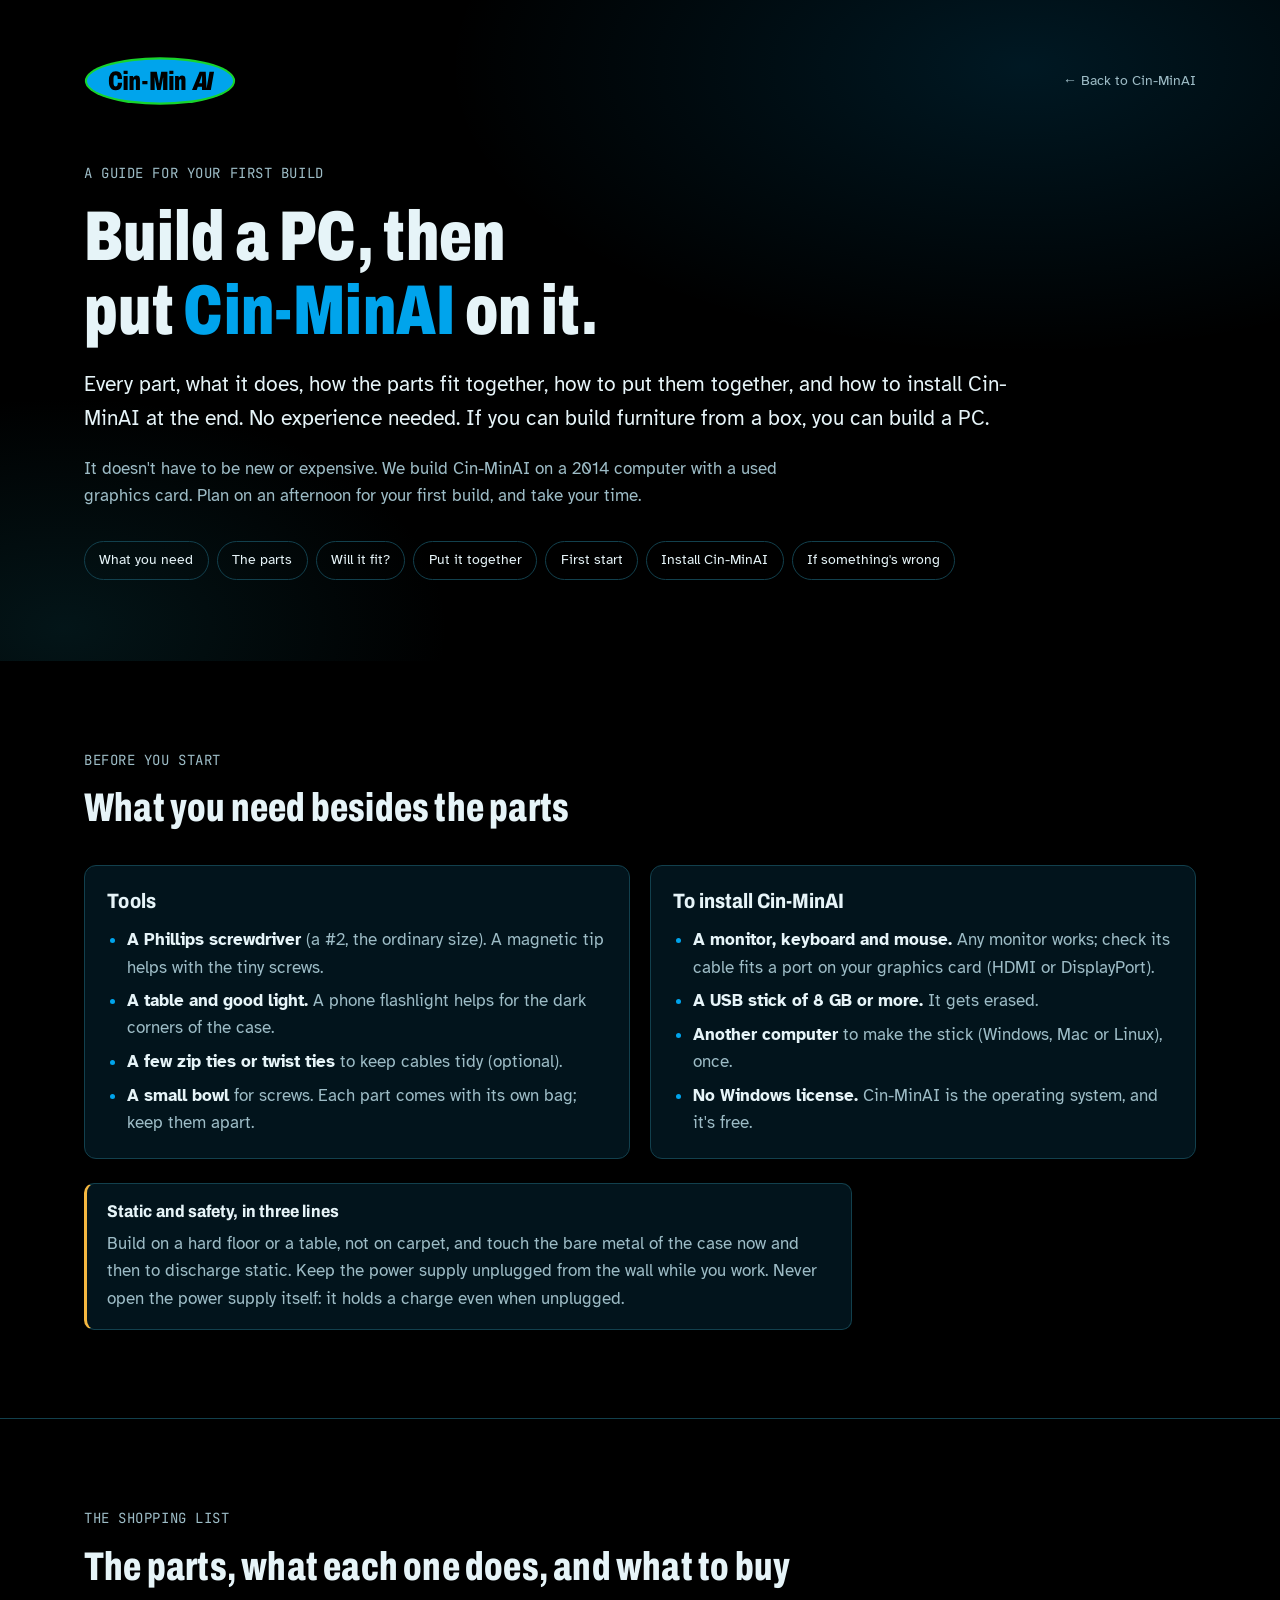
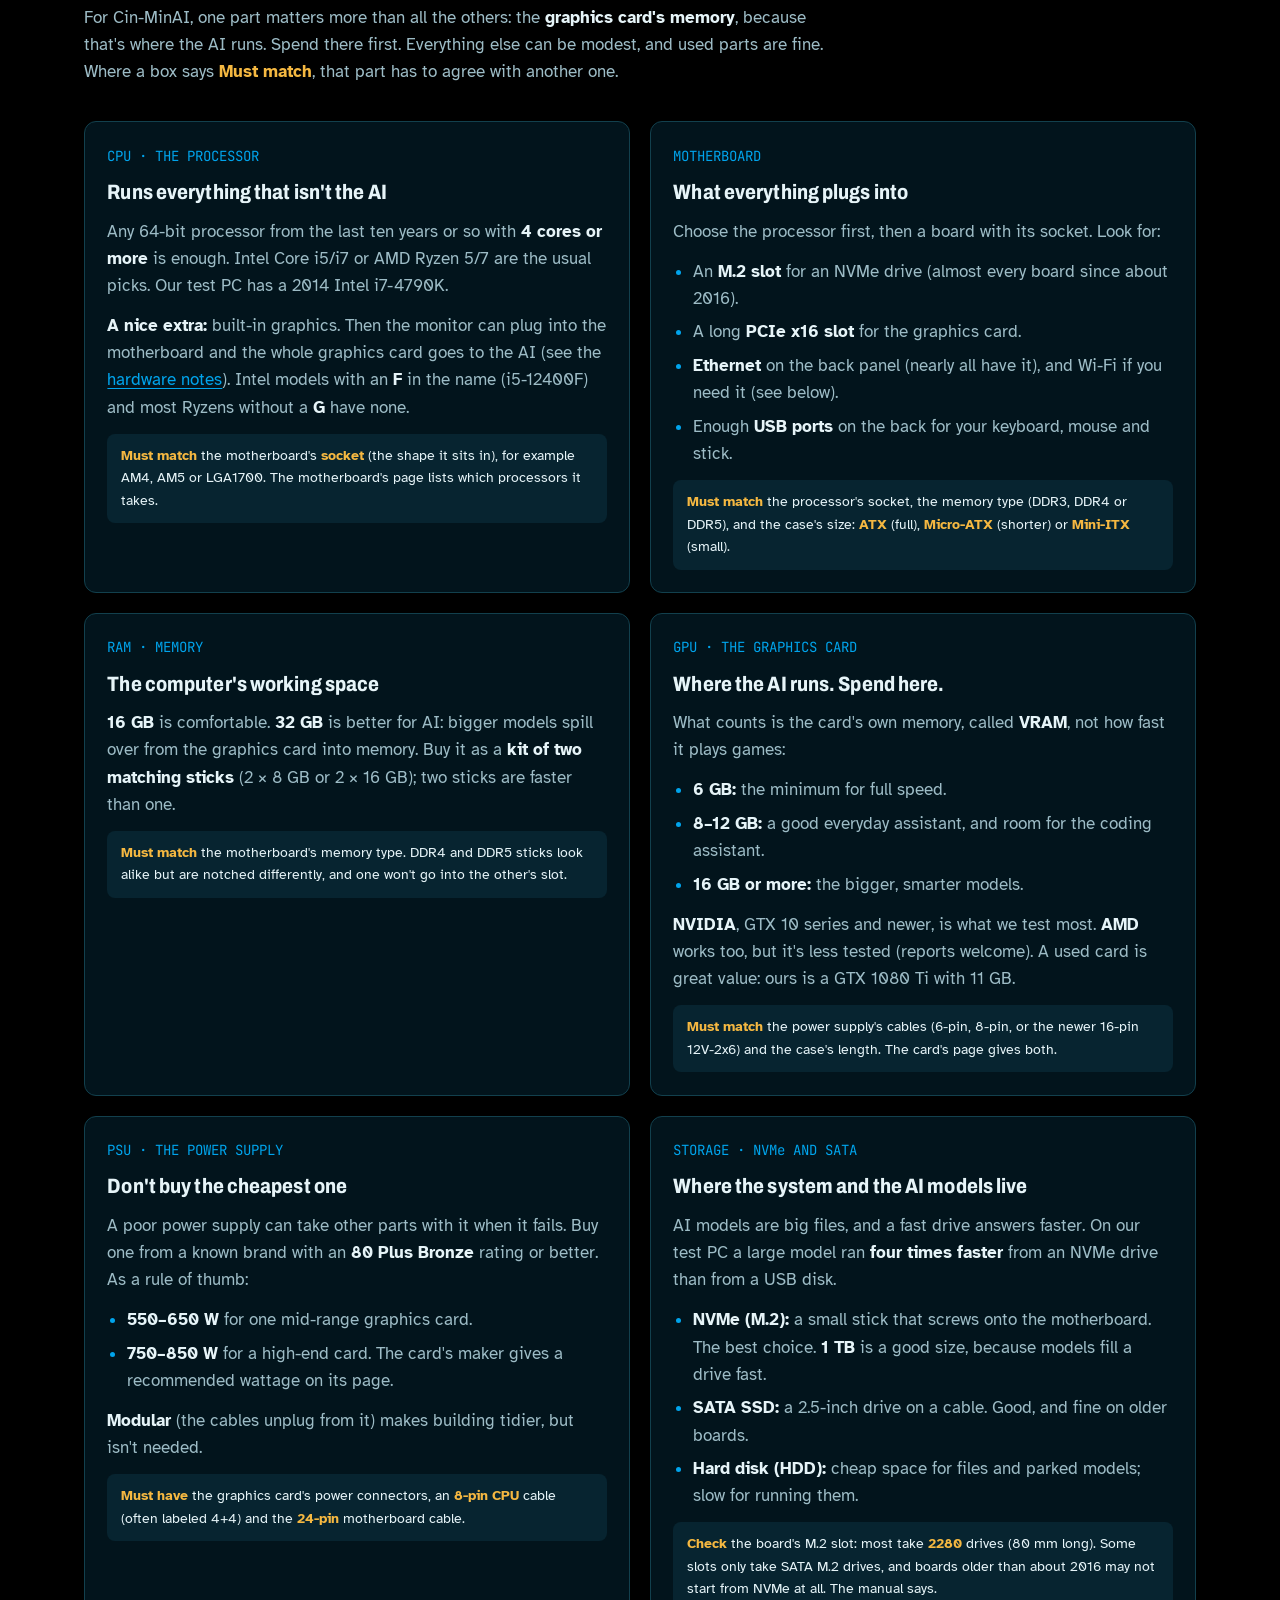
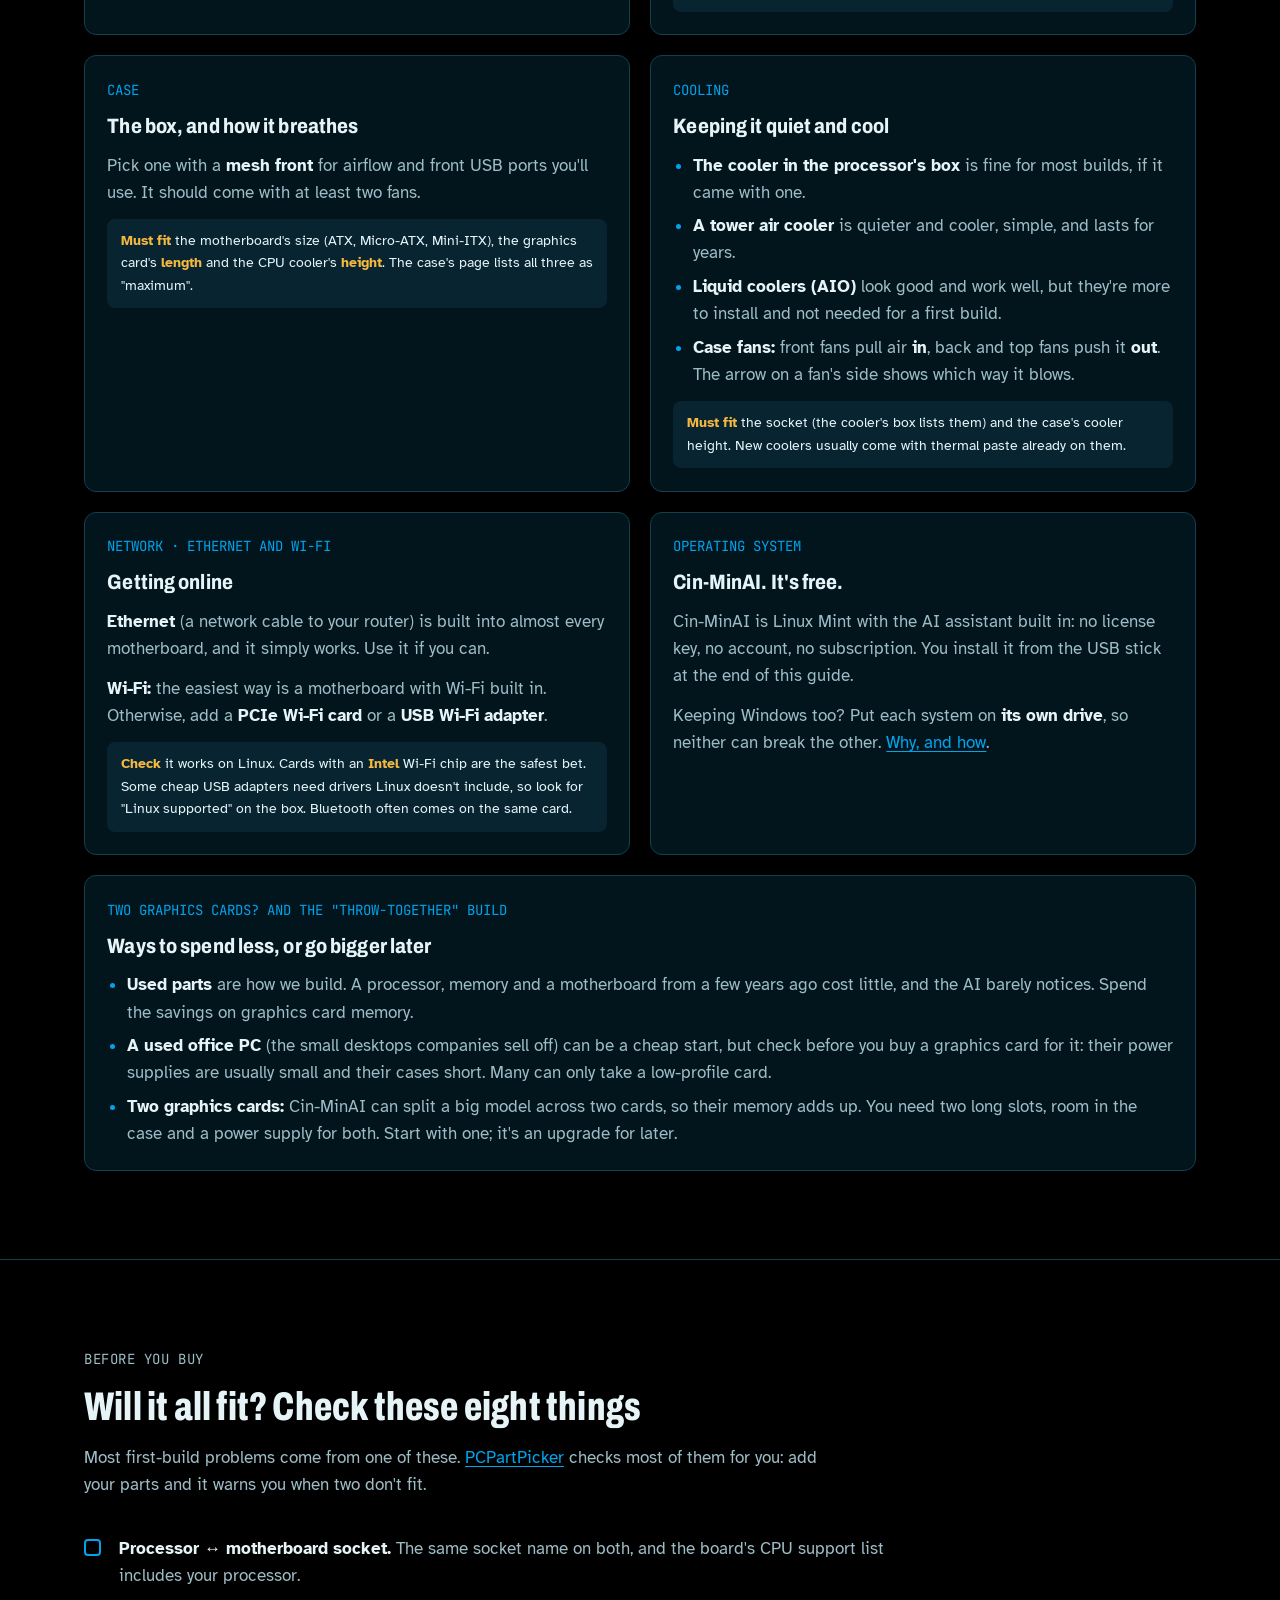
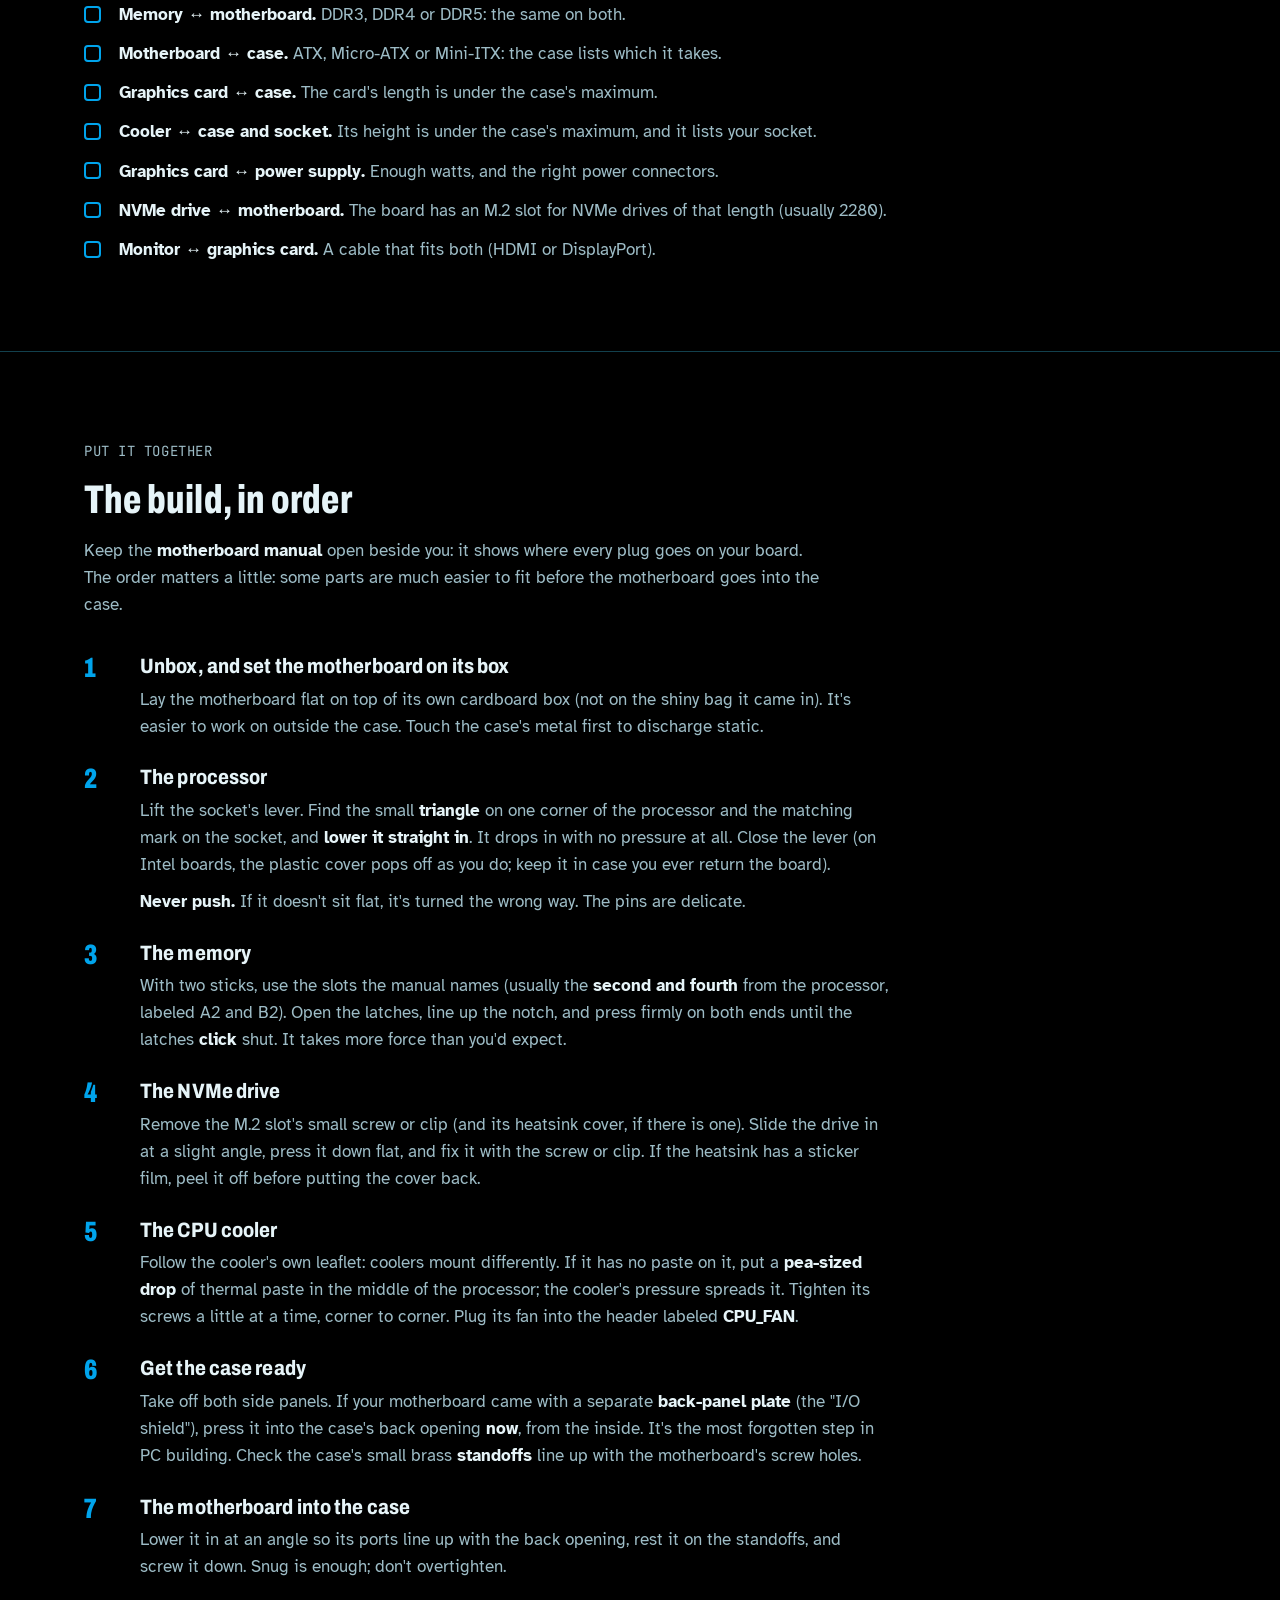
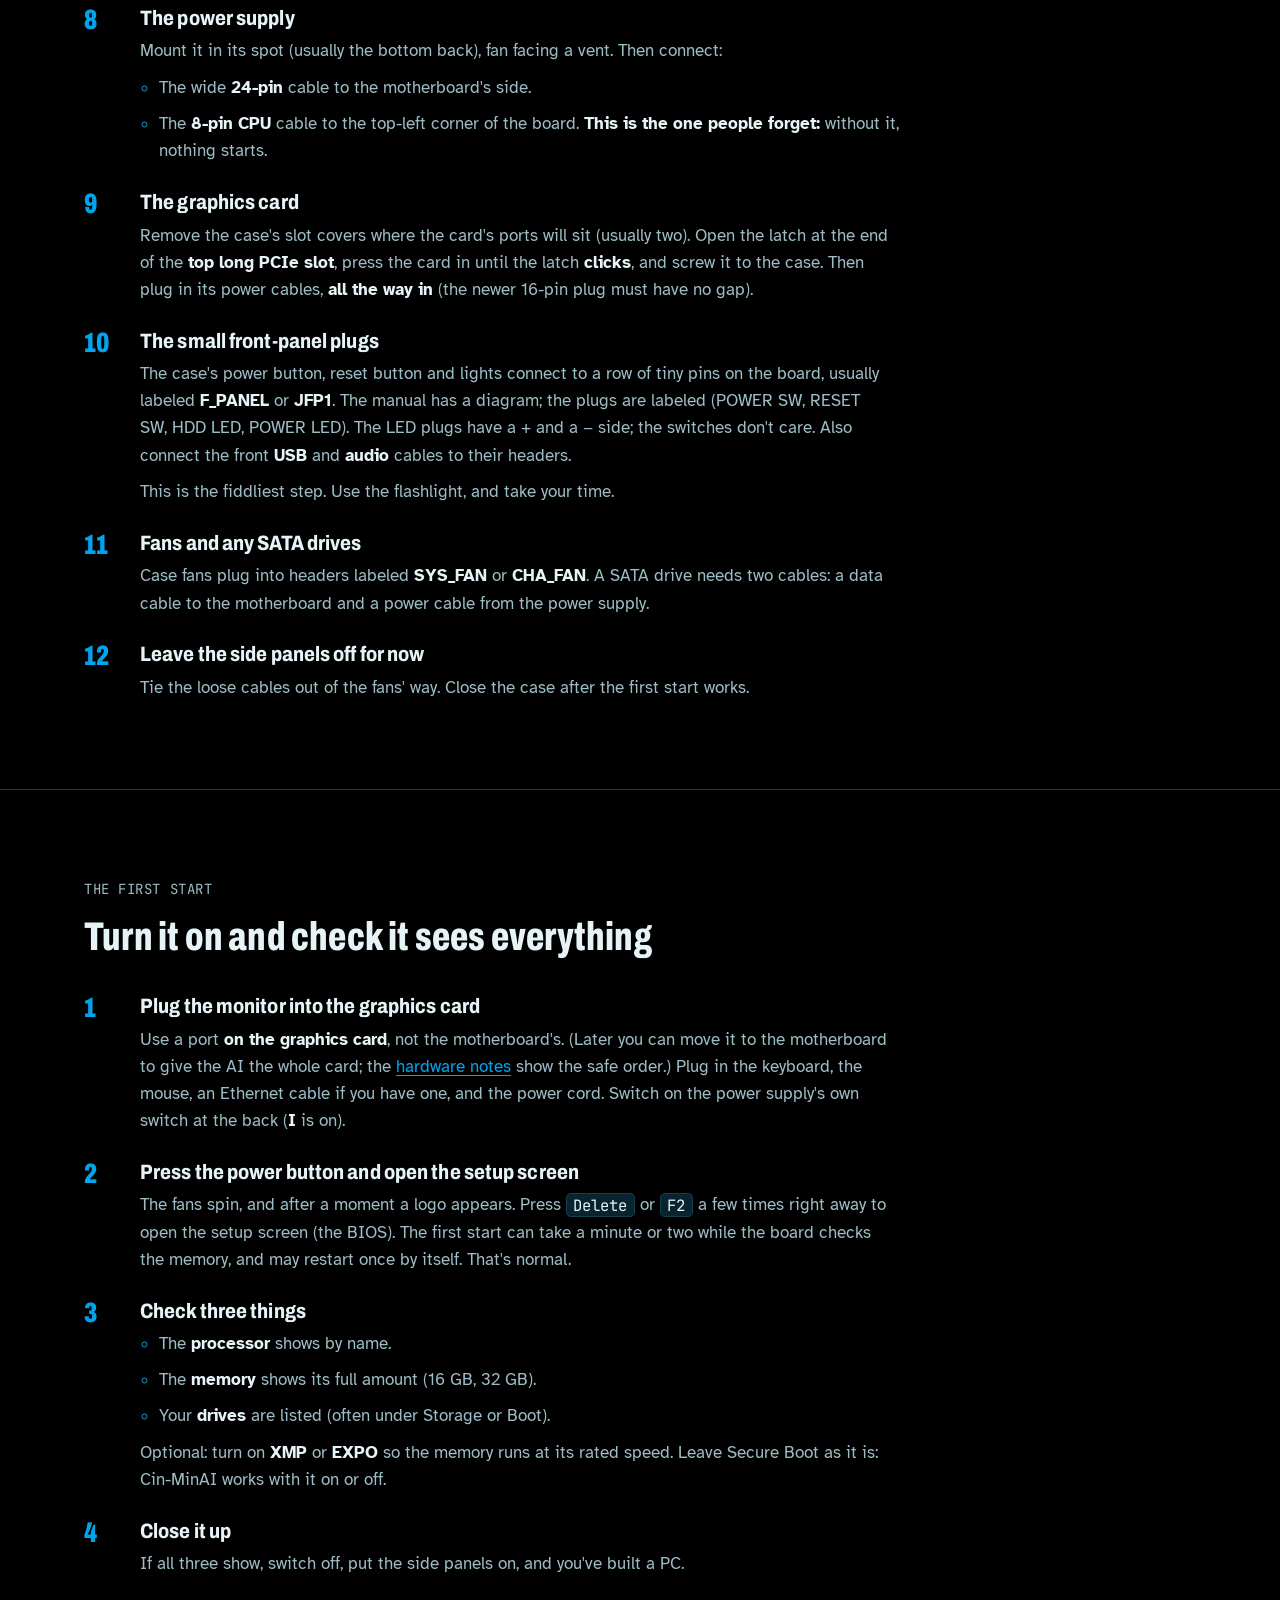
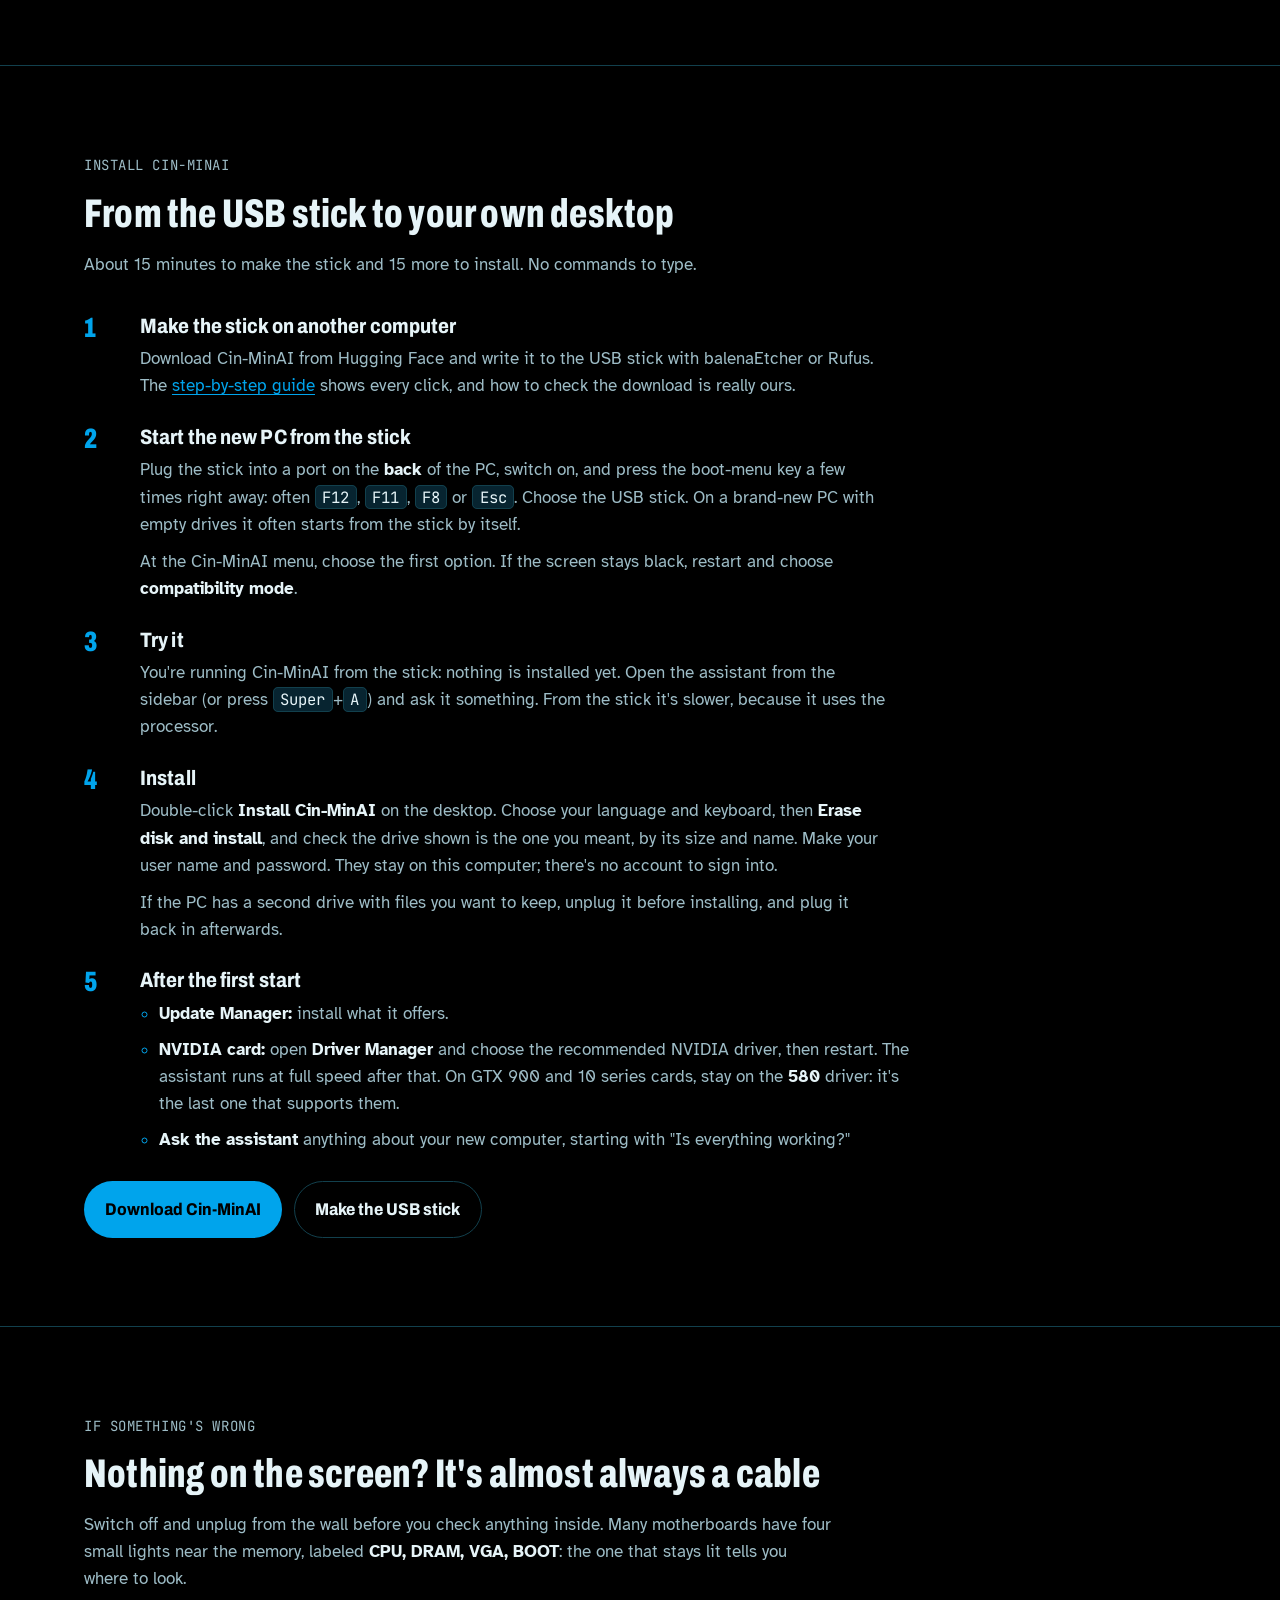
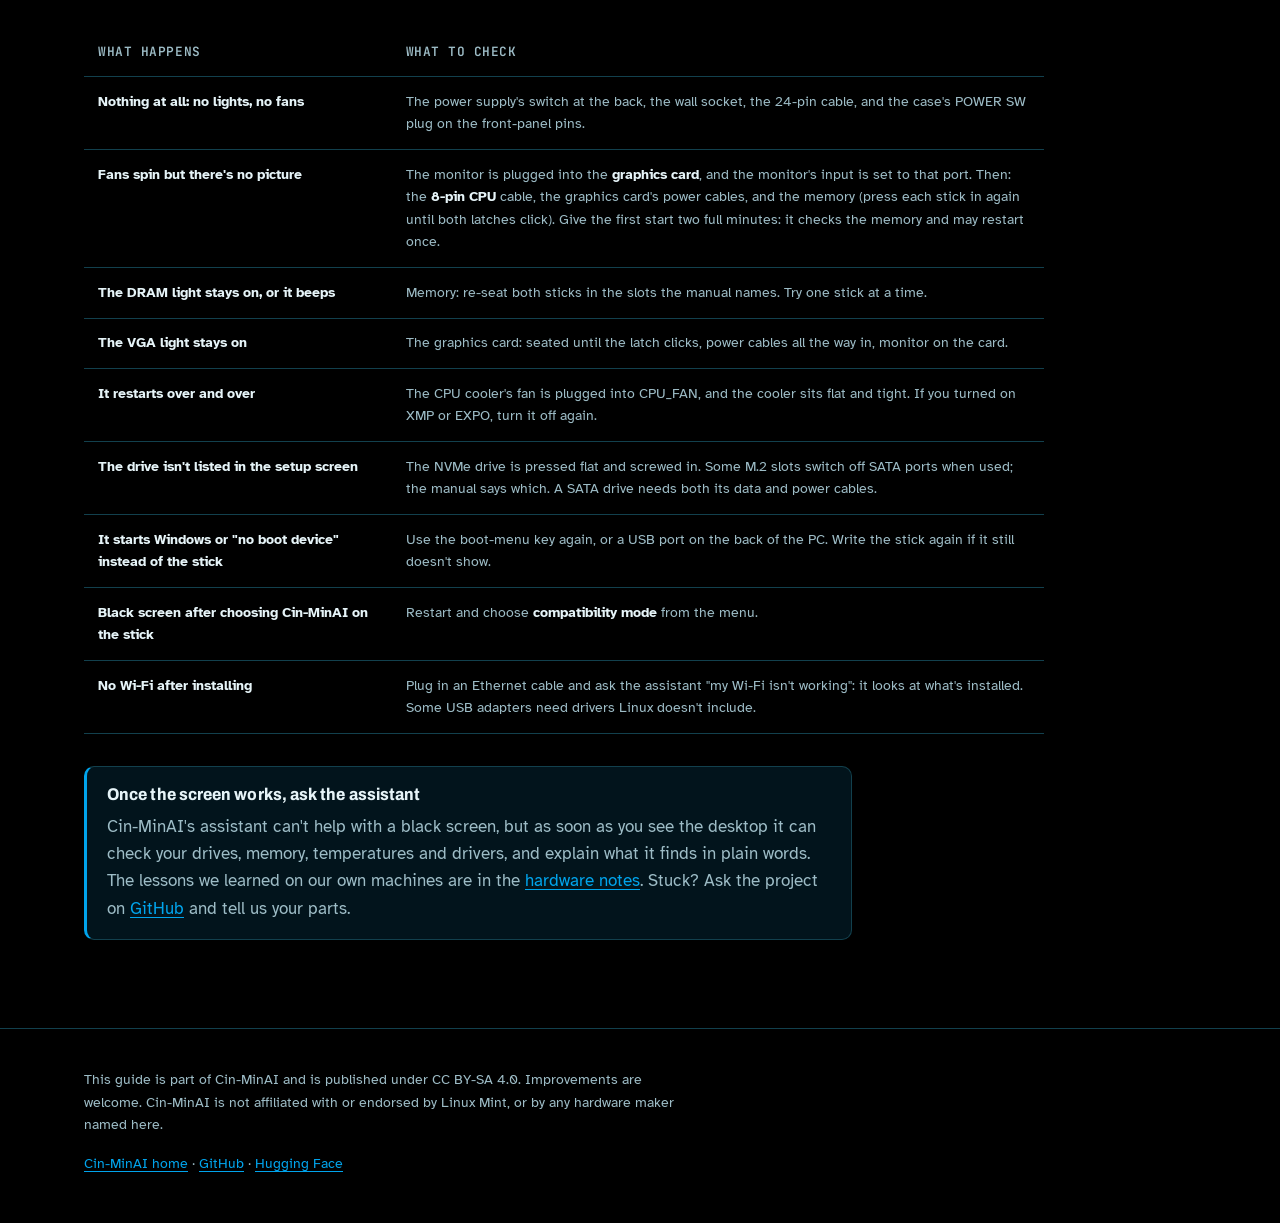
==== build-a-pc.html @ 928ebb80 "Build a PC for Cin-MinAI: every part, how they fit, putting it together, and installing Cin-MinAI A " ====
<!doctype html>
<html lang="en">
<head>
<meta charset="utf-8">
<meta name="viewport" content="width=device-width, initial-scale=1, viewport-fit=cover">
<link rel="icon" href="img/logo.svg" type="image/svg+xml">
<meta property="og:title" content="Build a PC for Cin-MinAI">
<meta property="og:description" content="Every part, what it does, how they fit together, how to put them together, and how to put Cin-MinAI on it. Written for your first build.">
<title>Build a PC for Cin-MinAI</title>
<meta name="description" content="Every part, what it does, how they fit together, how to put them together, and how to put Cin-MinAI on it. Written for your first build.">
<link rel="preconnect" href="https://fonts.googleapis.com">
<link rel="preconnect" href="https://fonts.gstatic.com" crossorigin>
<link rel="stylesheet" href="https://fonts.googleapis.com/css2?family=Archivo:wdth,wght@62..125,400..900&family=Atkinson+Hyperlegible:ital,wght@0,400;0,700;1,400&family=JetBrains+Mono:wght@400;600&display=swap">
<style>
/* The same ground as the home page (index.html): the dark panel, the brand blue, the condensed display face. This
   page is a manual, so it reads in one column with a parts grid, numbered steps and a fault table. */
:root {
  --void: #000000;
  --panel: #02141C;
  --raised: #072430;
  --line: #12404D;
  --signal: #00A4EC;
  --ready: #18D42C;
  --warn: #F5B841;
  --glow: #34B5B8;
  --text: #E6F4F8;
  --muted: #9DBCC6;
  --on-signal: #000000;
  --display: "Archivo", "Arial Narrow", "Helvetica Neue", Arial, sans-serif;
  --body: "Atkinson Hyperlegible", "Segoe UI", Verdana, sans-serif;
  --mono: "JetBrains Mono", "DejaVu Sans Mono", Consolas, monospace;
  --step--1: 0.875rem; --step-0: 1.0625rem; --step-1: 1.3rem; --step-2: 1.75rem; --step-3: 2.5rem; --step-4: clamp(2.4rem, 6.5vw, 4.4rem);
  color-scheme: dark;
}
*, *::before, *::after { box-sizing: border-box; }
html { background: var(--void); scroll-padding-top: 1rem; }
body { margin: 0; background: var(--void); color: var(--text); font: 400 var(--step-0)/1.6 var(--body); }
a { color: var(--signal); text-underline-offset: 3px; }
a:hover { color: var(--glow); }
a:focus-visible, .btn:focus-visible { outline: 2px solid var(--glow); outline-offset: 3px; border-radius: 4px; }
.wrap { max-width: 72rem; margin: 0 auto; padding-inline: 20px; }
.col { max-width: 48rem; }
h1, h2, h3 { font-family: var(--display); font-stretch: 70%; font-weight: 800; line-height: 1.05; text-wrap: balance; margin: 0; letter-spacing: 0.005em; }
h2 { font-size: var(--step-3); }
h3 { font-size: var(--step-1); font-stretch: 85%; font-weight: 750; line-height: 1.2; }
p { margin: 0; max-width: 68ch; }
b, strong { color: var(--text); }
.eyebrow { font-family: var(--mono); font-size: var(--step--1); color: var(--muted); letter-spacing: 0.04em; }
.muted { color: var(--muted); }
section { padding-block: clamp(3rem, 7vw, 5.5rem); }
section + section { border-top: 1px solid var(--line); }
.head { display: grid; gap: 1rem; margin-bottom: 2.25rem; }
.flow > * + * { margin-top: 1rem; }

/* top */
.hero { padding-block: clamp(2rem, 5vw, 3.5rem) clamp(2.5rem, 6vw, 4rem); background:
  radial-gradient(60rem 30rem at 80% 10%, rgba(0,164,236,0.15), transparent 60%),
  radial-gradient(40rem 24rem at 5% 95%, rgba(16,105,121,0.2), transparent 60%), var(--void); }
.top { display: flex; align-items: center; justify-content: space-between; gap: 1rem; flex-wrap: wrap; margin-bottom: clamp(2rem, 5vw, 3.5rem); }
.top img { width: 9.5rem; display: block; }
.top a.home { color: var(--muted); text-decoration: none; font-size: var(--step--1); }
.top a.home:hover { color: var(--text); }
.hero h1 { font-size: var(--step-4); font-weight: 850; max-width: 18ch; }
.hero h1 em { font-style: normal; color: var(--signal); }
.lede { margin-top: 1.25rem; font-size: var(--step-1); }
.toc { margin-top: 2rem; display: flex; flex-wrap: wrap; gap: 0.5rem; padding: 0; list-style: none; }
.toc a { display: inline-block; padding: 0.45rem 0.9rem; border: 1px solid var(--line); border-radius: 999px; color: var(--text); text-decoration: none; font-size: var(--step--1); }
.toc a:hover { border-color: var(--glow); }

/* callouts */
.callout { background: var(--panel); border: 1px solid var(--line); border-left: 3px solid var(--signal); border-radius: 10px; padding: 1.1rem 1.25rem; display: grid; gap: 0.5rem; max-width: 48rem; }
.callout.warn { border-left-color: var(--warn); }
.callout h3 { font-size: var(--step-0); font-stretch: 90%; }
.callout p { color: var(--muted); }

/* tools and the shopping list */
.list { margin: 0; padding-left: 1.2rem; display: grid; gap: 0.55rem; }
.list li::marker { color: var(--signal); }
.parts { display: grid; grid-template-columns: repeat(2, minmax(0, 1fr)); gap: 1.25rem; }
.part { background: var(--panel); border: 1px solid var(--line); border-radius: 12px; padding: 1.4rem; display: grid; gap: 0.8rem; align-content: start; min-width: 0; }
.part .what { font-family: var(--mono); font-size: var(--step--1); color: var(--signal); }
.part p, .part li { color: var(--muted); }
.part .list { gap: 0.4rem; }
.part .fit { font-size: var(--step--1); background: var(--raised); border-radius: 8px; padding: 0.7rem 0.85rem; color: var(--text); }
.part .fit b { color: var(--warn); }
.part.wide { grid-column: 1 / -1; }

/* the compatibility checklist */
.checks { list-style: none; margin: 0; padding: 0; display: grid; gap: 0.75rem; max-width: 52rem; }
.checks li { display: grid; grid-template-columns: 1.6rem minmax(0, 1fr); gap: 0.6rem; }
.checks li::before { content: ""; width: 1.05rem; height: 1.05rem; margin-top: 0.3rem; border: 2px solid var(--signal); border-radius: 4px; }
.checks span { color: var(--muted); }

/* numbered steps */
.steps { list-style: none; margin: 0; padding: 0; display: grid; gap: 1.6rem; counter-reset: s; max-width: 52rem; }
.steps > li { display: grid; grid-template-columns: 2.6rem minmax(0, 1fr); gap: 0.9rem; }
.steps > li::before { counter-increment: s; content: counter(s); font-family: var(--display); font-stretch: 70%; font-weight: 850; font-size: var(--step-2); color: var(--signal); line-height: 1; }
.steps h3 { margin-bottom: 0.4rem; }
.steps p { color: var(--muted); }
.steps p + p, .steps p + .list, .steps .list + p { margin-top: 0.6rem; }
.steps .list { color: var(--muted); }
.key { font-family: var(--mono); font-size: 0.92em; background: var(--raised); border: 1px solid var(--line); border-radius: 5px; padding: 0.05rem 0.4rem; color: var(--text); white-space: nowrap; }

/* the fault table */
.faults { width: 100%; max-width: 60rem; border-collapse: collapse; font-size: var(--step--1); }
.faults th, .faults td { text-align: left; vertical-align: top; padding: 0.85rem 0.9rem; border-bottom: 1px solid var(--line); }
.faults th { font-family: var(--mono); font-weight: 600; color: var(--muted); font-size: 0.8rem; letter-spacing: 0.04em; }
.faults td:first-child { color: var(--text); font-weight: 700; width: 32%; }
.faults td { color: var(--muted); }

.btn { display: inline-flex; align-items: center; gap: 0.5rem; padding: 0.85rem 1.3rem; border-radius: 999px; font-family: var(--display); font-stretch: 90%; font-weight: 750; font-size: var(--step-0); text-decoration: none; }
.btn.primary { background: var(--signal); color: var(--on-signal); }
.btn.primary:hover { background: var(--glow); color: var(--on-signal); }
.btn.ghost { border: 1px solid var(--line); color: var(--text); }
.btn.ghost:hover { border-color: var(--glow); color: var(--text); }
.actions { margin-top: 1.75rem; display: flex; gap: 0.75rem; flex-wrap: wrap; }

footer { border-top: 1px solid var(--line); padding-block: 2.5rem 3rem; color: var(--muted); font-size: var(--step--1); }
footer .wrap { display: grid; gap: 1rem; }

@media (max-width: 760px) {
  .parts { grid-template-columns: minmax(0, 1fr); }
  .faults, .faults tbody, .faults tr, .faults td { display: block; width: 100%; }
  .faults thead { display: none; }
  .faults tr { border-bottom: 1px solid var(--line); padding-block: 0.6rem; }
  .faults td { border: 0; padding: 0.25rem 0; }
  .faults td:first-child { width: 100%; }
}
@media (prefers-reduced-motion: no-preference) {
  .btn, .toc a { transition: background-color 0.15s, border-color 0.15s, color 0.15s; }
}
@media print {
  :root { --void: #fff; --panel: #fff; --raised: #f2f5f6; --line: #c9d6db; --text: #000; --muted: #333; --signal: #005f8a; }
  .hero { background: none; }
  .toc, .actions { display: none; }
  section { padding-block: 1.5rem; }
}
</style>
</head>
<body>

<header class="hero">
  <div class="wrap">
    <div class="top">
      <a href="./"><img src="img/logo.svg" alt="Cin-MinAI home" width="152" height="50"></a>
      <a class="home" href="./">← Back to Cin-MinAI</a>
    </div>
    <p class="eyebrow">A GUIDE FOR YOUR FIRST BUILD</p>
    <h1 style="margin-top:1rem">Build a PC, then put <em>Cin-MinAI</em> on it.</h1>
    <p class="lede">Every part, what it does, how the parts fit together, how to put them together, and how to
      install Cin-MinAI at the end. No experience needed. If you can build furniture from a box, you can build a PC.</p>
    <p class="lede muted" style="font-size:var(--step-0)">It doesn't have to be new or expensive. We build Cin-MinAI
      on a 2014 computer with a used graphics card. Plan on an afternoon for your first build, and take your time.</p>
    <ul class="toc" aria-label="On this page">
      <li><a href="#tools">What you need</a></li>
      <li><a href="#parts">The parts</a></li>
      <li><a href="#fit">Will it fit?</a></li>
      <li><a href="#build">Put it together</a></li>
      <li><a href="#first-start">First start</a></li>
      <li><a href="#install">Install Cin-MinAI</a></li>
      <li><a href="#trouble">If something's wrong</a></li>
    </ul>
  </div>
</header>

<main>

  <section id="tools">
    <div class="wrap">
      <div class="head col">
        <p class="eyebrow">BEFORE YOU START</p>
        <h2>What you need besides the parts</h2>
      </div>
      <div class="parts">
        <div class="part">
          <h3>Tools</h3>
          <ul class="list">
            <li><b>A Phillips screwdriver</b> (a #2, the ordinary size). A magnetic tip helps with the tiny screws.</li>
            <li><b>A table and good light.</b> A phone flashlight helps for the dark corners of the case.</li>
            <li><b>A few zip ties or twist ties</b> to keep cables tidy (optional).</li>
            <li><b>A small bowl</b> for screws. Each part comes with its own bag; keep them apart.</li>
          </ul>
        </div>
        <div class="part">
          <h3>To install Cin-MinAI</h3>
          <ul class="list">
            <li><b>A monitor, keyboard and mouse.</b> Any monitor works; check its cable fits a port on your graphics card (HDMI or DisplayPort).</li>
            <li><b>A USB stick of 8 GB or more.</b> It gets erased.</li>
            <li><b>Another computer</b> to make the stick (Windows, Mac or Linux), once.</li>
            <li><b>No Windows license.</b> Cin-MinAI is the operating system, and it's free.</li>
          </ul>
        </div>
      </div>
      <div class="callout warn" style="margin-top:1.5rem">
        <h3>Static and safety, in three lines</h3>
        <p>Build on a hard floor or a table, not on carpet, and touch the bare metal of the case now and then to
          discharge static. Keep the power supply unplugged from the wall while you work. Never open the power
          supply itself: it holds a charge even when unplugged.</p>
      </div>
    </div>
  </section>

  <section id="parts">
    <div class="wrap">
      <div class="head col">
        <p class="eyebrow">THE SHOPPING LIST</p>
        <h2>The parts, what each one does, and what to buy</h2>
        <p class="muted">For Cin-MinAI, one part matters more than all the others: the <b>graphics card's memory</b>,
          because that's where the AI runs. Spend there first. Everything else can be modest, and used parts are fine.
          Where a box says <b style="color:var(--warn)">Must match</b>, that part has to agree with another one.</p>
      </div>

      <div class="parts">

        <article class="part">
          <p class="what">CPU · THE PROCESSOR</p>
          <h3>Runs everything that isn't the AI</h3>
          <p>Any 64-bit processor from the last ten years or so with <b>4 cores or more</b> is enough. Intel Core i5/i7
            or AMD Ryzen 5/7 are the usual picks. Our test PC has a 2014 Intel i7-4790K.</p>
          <p><b>A nice extra:</b> built-in graphics. Then the monitor can plug into the motherboard and the whole
            graphics card goes to the AI (see the <a href="https://github.com/Cin-MinAI/Cin-MinAI/blob/main/docs/hardware.md">hardware notes</a>).
            Intel models with an <b>F</b> in the name (i5-12400F) and most Ryzens without a <b>G</b> have none.</p>
          <p class="fit"><b>Must match</b> the motherboard's <b>socket</b> (the shape it sits in), for example AM4,
            AM5 or LGA1700. The motherboard's page lists which processors it takes.</p>
        </article>

        <article class="part">
          <p class="what">MOTHERBOARD</p>
          <h3>What everything plugs into</h3>
          <p>Choose the processor first, then a board with its socket. Look for:</p>
          <ul class="list">
            <li>An <b>M.2 slot</b> for an NVMe drive (almost every board since about 2016).</li>
            <li>A long <b>PCIe x16 slot</b> for the graphics card.</li>
            <li><b>Ethernet</b> on the back panel (nearly all have it), and Wi-Fi if you need it (see below).</li>
            <li>Enough <b>USB ports</b> on the back for your keyboard, mouse and stick.</li>
          </ul>
          <p class="fit"><b>Must match</b> the processor's socket, the memory type (DDR3, DDR4 or DDR5), and the case's
            size: <b>ATX</b> (full), <b>Micro-ATX</b> (shorter) or <b>Mini-ITX</b> (small).</p>
        </article>

        <article class="part">
          <p class="what">RAM · MEMORY</p>
          <h3>The computer's working space</h3>
          <p><b>16 GB</b> is comfortable. <b>32 GB</b> is better for AI: bigger models spill over from the graphics
            card into memory. Buy it as a <b>kit of two matching sticks</b> (2 × 8 GB or 2 × 16 GB); two sticks are
            faster than one.</p>
          <p class="fit"><b>Must match</b> the motherboard's memory type. DDR4 and DDR5 sticks look alike but are
            notched differently, and one won't go into the other's slot.</p>
        </article>

        <article class="part">
          <p class="what">GPU · THE GRAPHICS CARD</p>
          <h3>Where the AI runs. Spend here.</h3>
          <p>What counts is the card's own memory, called <b>VRAM</b>, not how fast it plays games:</p>
          <ul class="list">
            <li><b>6 GB:</b> the minimum for full speed.</li>
            <li><b>8–12 GB:</b> a good everyday assistant, and room for the coding assistant.</li>
            <li><b>16 GB or more:</b> the bigger, smarter models.</li>
          </ul>
          <p><b>NVIDIA</b>, GTX 10 series and newer, is what we test most. <b>AMD</b> works too, but it's less
            tested (reports welcome). A used card is great value: ours is a GTX 1080 Ti with 11 GB.</p>
          <p class="fit"><b>Must match</b> the power supply's cables (6-pin, 8-pin, or the newer 16-pin
            12V-2x6) and the case's length. The card's page gives both.</p>
        </article>

        <article class="part">
          <p class="what">PSU · THE POWER SUPPLY</p>
          <h3>Don't buy the cheapest one</h3>
          <p>A poor power supply can take other parts with it when it fails. Buy one from a known brand with an
            <b>80 Plus Bronze</b> rating or better. As a rule of thumb:</p>
          <ul class="list">
            <li><b>550–650 W</b> for one mid-range graphics card.</li>
            <li><b>750–850 W</b> for a high-end card. The card's maker gives a recommended wattage on its page.</li>
          </ul>
          <p><b>Modular</b> (the cables unplug from it) makes building tidier, but isn't needed.</p>
          <p class="fit"><b>Must have</b> the graphics card's power connectors, an <b>8-pin CPU</b> cable
            (often labeled 4+4) and the <b>24-pin</b> motherboard cable.</p>
        </article>

        <article class="part">
          <p class="what">STORAGE · NVMe AND SATA</p>
          <h3>Where the system and the AI models live</h3>
          <p>AI models are big files, and a fast drive answers faster. On our test PC a large model ran
            <b>four times faster</b> from an NVMe drive than from a USB disk.</p>
          <ul class="list">
            <li><b>NVMe (M.2):</b> a small stick that screws onto the motherboard. The best choice. <b>1 TB</b> is a
              good size, because models fill a drive fast.</li>
            <li><b>SATA SSD:</b> a 2.5-inch drive on a cable. Good, and fine on older boards.</li>
            <li><b>Hard disk (HDD):</b> cheap space for files and parked models; slow for running them.</li>
          </ul>
          <p class="fit"><b>Check</b> the board's M.2 slot: most take <b>2280</b> drives (80 mm long). Some slots only
            take SATA M.2 drives, and boards older than about 2016 may not start from NVMe at all. The manual says.</p>
        </article>

        <article class="part">
          <p class="what">CASE</p>
          <h3>The box, and how it breathes</h3>
          <p>Pick one with a <b>mesh front</b> for airflow and front USB ports you'll use. It should come with at
            least two fans.</p>
          <p class="fit"><b>Must fit</b> the motherboard's size (ATX, Micro-ATX, Mini-ITX), the graphics card's
            <b>length</b> and the CPU cooler's <b>height</b>. The case's page lists all three as "maximum".</p>
        </article>

        <article class="part">
          <p class="what">COOLING</p>
          <h3>Keeping it quiet and cool</h3>
          <ul class="list">
            <li><b>The cooler in the processor's box</b> is fine for most builds, if it came with one.</li>
            <li><b>A tower air cooler</b> is quieter and cooler, simple, and lasts for years.</li>
            <li><b>Liquid coolers (AIO)</b> look good and work well, but they're more to install and not needed for
              a first build.</li>
            <li><b>Case fans:</b> front fans pull air <b>in</b>, back and top fans push it <b>out</b>. The arrow on a
              fan's side shows which way it blows.</li>
          </ul>
          <p class="fit"><b>Must fit</b> the socket (the cooler's box lists them) and the case's cooler height. New
            coolers usually come with thermal paste already on them.</p>
        </article>

        <article class="part">
          <p class="what">NETWORK · ETHERNET AND WI-FI</p>
          <h3>Getting online</h3>
          <p><b>Ethernet</b> (a network cable to your router) is built into almost every motherboard, and it simply
            works. Use it if you can.</p>
          <p><b>Wi-Fi:</b> the easiest way is a motherboard with Wi-Fi built in. Otherwise, add a <b>PCIe Wi-Fi card</b>
            or a <b>USB Wi-Fi adapter</b>.</p>
          <p class="fit"><b>Check</b> it works on Linux. Cards with an <b>Intel</b> Wi-Fi chip are the safest bet. Some
            cheap USB adapters need drivers Linux doesn't include, so look for "Linux supported" on the box. Bluetooth
            often comes on the same card.</p>
        </article>

        <article class="part">
          <p class="what">OPERATING SYSTEM</p>
          <h3>Cin-MinAI. It's free.</h3>
          <p>Cin-MinAI is Linux Mint with the AI assistant built in: no license key, no account, no subscription. You
            install it from the USB stick at the end of this guide.</p>
          <p>Keeping Windows too? Put each system on <b>its own drive</b>, so neither can break the other.
            <a href="https://github.com/Cin-MinAI/Cin-MinAI/blob/main/docs/install/make-usb-stick.md">Why, and how</a>.</p>
        </article>

        <article class="part wide">
          <p class="what">TWO GRAPHICS CARDS? AND THE "THROW-TOGETHER" BUILD</p>
          <h3>Ways to spend less, or go bigger later</h3>
          <ul class="list">
            <li><b>Used parts</b> are how we build. A processor, memory and a motherboard from a few years ago cost
              little, and the AI barely notices. Spend the savings on graphics card memory.</li>
            <li><b>A used office PC</b> (the small desktops companies sell off) can be a cheap start, but check before
              you buy a graphics card for it: their power supplies are usually small and their cases short. Many can
              only take a low-profile card.</li>
            <li><b>Two graphics cards:</b> Cin-MinAI can split a big model across two cards, so their memory adds up.
              You need two long slots, room in the case and a power supply for both. Start with one; it's an upgrade
              for later.</li>
          </ul>
        </article>

      </div>
    </div>
  </section>

  <section id="fit">
    <div class="wrap">
      <div class="head col">
        <p class="eyebrow">BEFORE YOU BUY</p>
        <h2>Will it all fit? Check these eight things</h2>
        <p class="muted">Most first-build problems come from one of these. <a href="https://pcpartpicker.com">PCPartPicker</a>
          checks most of them for you: add your parts and it warns you when two don't fit.</p>
      </div>
      <ul class="checks">
        <li><div><b>Processor ↔ motherboard socket.</b> <span>The same socket name on both, and the board's
          CPU support list includes your processor.</span></div></li>
        <li><div><b>Memory ↔ motherboard.</b> <span>DDR3, DDR4 or DDR5: the same on both.</span></div></li>
        <li><div><b>Motherboard ↔ case.</b> <span>ATX, Micro-ATX or Mini-ITX: the case lists which it takes.</span></div></li>
        <li><div><b>Graphics card ↔ case.</b> <span>The card's length is under the case's maximum.</span></div></li>
        <li><div><b>Cooler ↔ case and socket.</b> <span>Its height is under the case's maximum, and it lists your socket.</span></div></li>
        <li><div><b>Graphics card ↔ power supply.</b> <span>Enough watts, and the right power connectors.</span></div></li>
        <li><div><b>NVMe drive ↔ motherboard.</b> <span>The board has an M.2 slot for NVMe drives of that length (usually 2280).</span></div></li>
        <li><div><b>Monitor ↔ graphics card.</b> <span>A cable that fits both (HDMI or DisplayPort).</span></div></li>
      </ul>
    </div>
  </section>

  <section id="build">
    <div class="wrap">
      <div class="head col">
        <p class="eyebrow">PUT IT TOGETHER</p>
        <h2>The build, in order</h2>
        <p class="muted">Keep the <b>motherboard manual</b> open beside you: it shows where every plug goes on your
          board. The order matters a little: some parts are much easier to fit before the motherboard goes into the
          case.</p>
      </div>
      <ol class="steps">
        <li><div>
          <h3>Unbox, and set the motherboard on its box</h3>
          <p>Lay the motherboard flat on top of its own cardboard box (not on the shiny bag it came in). It's easier to
            work on outside the case. Touch the case's metal first to discharge static.</p>
        </div></li>
        <li><div>
          <h3>The processor</h3>
          <p>Lift the socket's lever. Find the small <b>triangle</b> on one corner of the processor and the matching
            mark on the socket, and <b>lower it straight in</b>. It drops in with no pressure at all. Close the lever
            (on Intel boards, the plastic cover pops off as you do; keep it in case you ever return the board).</p>
          <p><b>Never push.</b> If it doesn't sit flat, it's turned the wrong way. The pins are delicate.</p>
        </div></li>
        <li><div>
          <h3>The memory</h3>
          <p>With two sticks, use the slots the manual names (usually the <b>second and fourth</b> from the processor,
            labeled A2 and B2). Open the latches, line up the notch, and press firmly on both ends until the latches
            <b>click</b> shut. It takes more force than you'd expect.</p>
        </div></li>
        <li><div>
          <h3>The NVMe drive</h3>
          <p>Remove the M.2 slot's small screw or clip (and its heatsink cover, if there is one). Slide the drive in at
            a slight angle, press it down flat, and fix it with the screw or clip. If the heatsink has a sticker
            film, peel it off before putting the cover back.</p>
        </div></li>
        <li><div>
          <h3>The CPU cooler</h3>
          <p>Follow the cooler's own leaflet: coolers mount differently. If it has no paste on it, put a <b>pea-sized
            drop</b> of thermal paste in the middle of the processor; the cooler's pressure spreads it. Tighten its
            screws a little at a time, corner to corner. Plug its fan into the header labeled <b>CPU_FAN</b>.</p>
        </div></li>
        <li><div>
          <h3>Get the case ready</h3>
          <p>Take off both side panels. If your motherboard came with a separate <b>back-panel plate</b> (the "I/O
            shield"), press it into the case's back opening <b>now</b>, from the inside. It's the most forgotten
            step in PC building. Check the case's small brass <b>standoffs</b> line up with the motherboard's screw
            holes.</p>
        </div></li>
        <li><div>
          <h3>The motherboard into the case</h3>
          <p>Lower it in at an angle so its ports line up with the back opening, rest it on the standoffs, and screw
            it down. Snug is enough; don't overtighten.</p>
        </div></li>
        <li><div>
          <h3>The power supply</h3>
          <p>Mount it in its spot (usually the bottom back), fan facing a vent. Then connect:</p>
          <ul class="list">
            <li>The wide <b>24-pin</b> cable to the motherboard's side.</li>
            <li>The <b>8-pin CPU</b> cable to the top-left corner of the board. <b>This is the one people forget:</b>
              without it, nothing starts.</li>
          </ul>
        </div></li>
        <li><div>
          <h3>The graphics card</h3>
          <p>Remove the case's slot covers where the card's ports will sit (usually two). Open the latch at the end of
            the <b>top long PCIe slot</b>, press the card in until the latch <b>clicks</b>, and screw it to the case.
            Then plug in its power cables, <b>all the way in</b> (the newer 16-pin plug must have no gap).</p>
        </div></li>
        <li><div>
          <h3>The small front-panel plugs</h3>
          <p>The case's power button, reset button and lights connect to a row of tiny pins on the board, usually
            labeled <b>F_PANEL</b> or <b>JFP1</b>. The manual has a diagram; the plugs are labeled
            (POWER SW, RESET SW, HDD LED, POWER LED). The LED plugs have a + and a − side; the switches don't care.
            Also connect the front <b>USB</b> and <b>audio</b> cables to their headers.</p>
          <p>This is the fiddliest step. Use the flashlight, and take your time.</p>
        </div></li>
        <li><div>
          <h3>Fans and any SATA drives</h3>
          <p>Case fans plug into headers labeled <b>SYS_FAN</b> or <b>CHA_FAN</b>. A SATA drive needs two cables: a
            data cable to the motherboard and a power cable from the power supply.</p>
        </div></li>
        <li><div>
          <h3>Leave the side panels off for now</h3>
          <p>Tie the loose cables out of the fans' way. Close the case after the first start works.</p>
        </div></li>
      </ol>
    </div>
  </section>

  <section id="first-start">
    <div class="wrap">
      <div class="head col">
        <p class="eyebrow">THE FIRST START</p>
        <h2>Turn it on and check it sees everything</h2>
      </div>
      <ol class="steps">
        <li><div>
          <h3>Plug the monitor into the graphics card</h3>
          <p>Use a port <b>on the graphics card</b>, not the motherboard's. (Later you can move it to the motherboard
            to give the AI the whole card; the <a href="https://github.com/Cin-MinAI/Cin-MinAI/blob/main/docs/hardware.md">hardware
            notes</a> show the safe order.) Plug in the keyboard, the mouse, an Ethernet cable if you have one, and the
            power cord. Switch on the power supply's own switch at the back (<b>I</b> is on).</p>
        </div></li>
        <li><div>
          <h3>Press the power button and open the setup screen</h3>
          <p>The fans spin, and after a moment a logo appears. Press <span class="key">Delete</span> or <span class="key">F2</span>
            a few times right away to open the setup screen (the BIOS). The first start can take a minute or two
            while the board checks the memory, and may restart once by itself. That's normal.</p>
        </div></li>
        <li><div>
          <h3>Check three things</h3>
          <ul class="list">
            <li>The <b>processor</b> shows by name.</li>
            <li>The <b>memory</b> shows its full amount (16 GB, 32 GB).</li>
            <li>Your <b>drives</b> are listed (often under Storage or Boot).</li>
          </ul>
          <p>Optional: turn on <b>XMP</b> or <b>EXPO</b> so the memory runs at its rated speed. Leave Secure Boot as it
            is: Cin-MinAI works with it on or off.</p>
        </div></li>
        <li><div>
          <h3>Close it up</h3>
          <p>If all three show, switch off, put the side panels on, and you've built a PC.</p>
        </div></li>
      </ol>
    </div>
  </section>

  <section id="install">
    <div class="wrap">
      <div class="head col">
        <p class="eyebrow">INSTALL CIN-MINAI</p>
        <h2>From the USB stick to your own desktop</h2>
        <p class="muted">About 15 minutes to make the stick and 15 more to install. No commands to type.</p>
      </div>
      <ol class="steps">
        <li><div>
          <h3>Make the stick on another computer</h3>
          <p>Download Cin-MinAI from Hugging Face and write it to the USB stick with balenaEtcher or Rufus.
            The <a href="https://github.com/Cin-MinAI/Cin-MinAI/blob/main/docs/install/make-usb-stick.md">step-by-step
            guide</a> shows every click, and how to check the download is really ours.</p>
        </div></li>
        <li><div>
          <h3>Start the new PC from the stick</h3>
          <p>Plug the stick into a port on the <b>back</b> of the PC, switch on, and press the boot-menu key a few times
            right away: often <span class="key">F12</span>, <span class="key">F11</span>, <span class="key">F8</span> or
            <span class="key">Esc</span>. Choose the USB stick. On a brand-new PC with empty drives it often starts from the stick by itself.</p>
          <p>At the Cin-MinAI menu, choose the first option. If the screen stays black, restart and choose
            <b>compatibility mode</b>.</p>
        </div></li>
        <li><div>
          <h3>Try it</h3>
          <p>You're running Cin-MinAI from the stick: nothing is installed yet. Open the assistant from the sidebar (or
            press <span class="key">Super</span>+<span class="key">A</span>) and ask it something. From the stick it's slower,
            because it uses the processor.</p>
        </div></li>
        <li><div>
          <h3>Install</h3>
          <p>Double-click <b>Install Cin-MinAI</b> on the desktop. Choose your language and keyboard, then
            <b>Erase disk and install</b>, and check the drive shown is the one you meant, by its size and name.
            Make your user name and password. They stay on this computer; there's no account to sign into.</p>
          <p>If the PC has a second drive with files you want to keep, unplug it before installing, and plug it back in
            afterwards.</p>
        </div></li>
        <li><div>
          <h3>After the first start</h3>
          <ul class="list">
            <li><b>Update Manager:</b> install what it offers.</li>
            <li><b>NVIDIA card:</b> open <b>Driver Manager</b> and choose the recommended NVIDIA driver, then restart.
              The assistant runs at full speed after that. On GTX 900 and 10 series cards, stay on the <b>580</b> driver:
              it's the last one that supports them.</li>
            <li><b>Ask the assistant</b> anything about your new computer, starting with "Is everything working?"</li>
          </ul>
        </div></li>
      </ol>
      <div class="actions">
        <a class="btn primary" href="https://huggingface.co/CinMin/Cin-MinAI-OS">Download Cin-MinAI</a>
        <a class="btn ghost" href="https://github.com/Cin-MinAI/Cin-MinAI/blob/main/docs/install/make-usb-stick.md">Make the USB stick</a>
      </div>
    </div>
  </section>

  <section id="trouble">
    <div class="wrap">
      <div class="head col">
        <p class="eyebrow">IF SOMETHING'S WRONG</p>
        <h2>Nothing on the screen? It's almost always a cable</h2>
        <p class="muted">Switch off and unplug from the wall before you check anything inside. Many motherboards have
          four small lights near the memory, labeled <b>CPU, DRAM, VGA, BOOT</b>: the one that stays lit tells you
          where to look.</p>
      </div>
      <table class="faults">
        <thead><tr><th>WHAT HAPPENS</th><th>WHAT TO CHECK</th></tr></thead>
        <tbody>
          <tr><td>Nothing at all: no lights, no fans</td><td>The power supply's switch at the back, the wall socket, the
            24-pin cable, and the case's POWER SW plug on the front-panel pins.</td></tr>
          <tr><td>Fans spin but there's no picture</td><td>The monitor is plugged into the <b>graphics card</b>, and the
            monitor's input is set to that port. Then: the <b>8-pin CPU</b> cable, the graphics card's power cables,
            and the memory (press each stick in again until both latches click). Give the first start two full
            minutes: it checks the memory and may restart once.</td></tr>
          <tr><td>The DRAM light stays on, or it beeps</td><td>Memory: re-seat both sticks in the slots the manual
            names. Try one stick at a time.</td></tr>
          <tr><td>The VGA light stays on</td><td>The graphics card: seated until the latch clicks, power cables all the
            way in, monitor on the card.</td></tr>
          <tr><td>It restarts over and over</td><td>The CPU cooler's fan is plugged into CPU_FAN, and the cooler sits
            flat and tight. If you turned on XMP or EXPO, turn it off again.</td></tr>
          <tr><td>The drive isn't listed in the setup screen</td><td>The NVMe drive is pressed flat and screwed in. Some
            M.2 slots switch off SATA ports when used; the manual says which. A SATA drive needs both its data and
            power cables.</td></tr>
          <tr><td>It starts Windows or "no boot device" instead of the stick</td><td>Use the boot-menu key again, or a
            USB port on the back of the PC. Write the stick again if it still doesn't show.</td></tr>
          <tr><td>Black screen after choosing Cin-MinAI on the stick</td><td>Restart and choose <b>compatibility
            mode</b> from the menu.</td></tr>
          <tr><td>No Wi-Fi after installing</td><td>Plug in an Ethernet cable and ask the assistant "my Wi-Fi isn't
            working": it looks at what's installed. Some USB adapters need drivers Linux doesn't include.</td></tr>
        </tbody>
      </table>
      <div class="callout" style="margin-top:2rem">
        <h3>Once the screen works, ask the assistant</h3>
        <p>Cin-MinAI's assistant can't help with a black screen, but as soon as you see the desktop it can check your
          drives, memory, temperatures and drivers, and explain what it finds in plain words. The lessons we learned
          on our own machines are in the <a href="https://github.com/Cin-MinAI/Cin-MinAI/blob/main/docs/hardware.md">hardware
          notes</a>. Stuck? Ask the project on <a href="https://github.com/Cin-MinAI/Cin-MinAI">GitHub</a> and tell us
          your parts.</p>
      </div>
    </div>
  </section>

</main>

<footer>
  <div class="wrap">
    <p>This guide is part of Cin-MinAI and is published under CC BY-SA 4.0. Improvements are welcome. Cin-MinAI is
      not affiliated with or endorsed by Linux Mint, or by any hardware maker named here.</p>
    <p><a href="./">Cin-MinAI home</a> · <a href="https://github.com/Cin-MinAI/Cin-MinAI">GitHub</a> · <a href="https://huggingface.co/CinMin">Hugging Face</a></p>
  </div>
</footer>
</body>
</html>
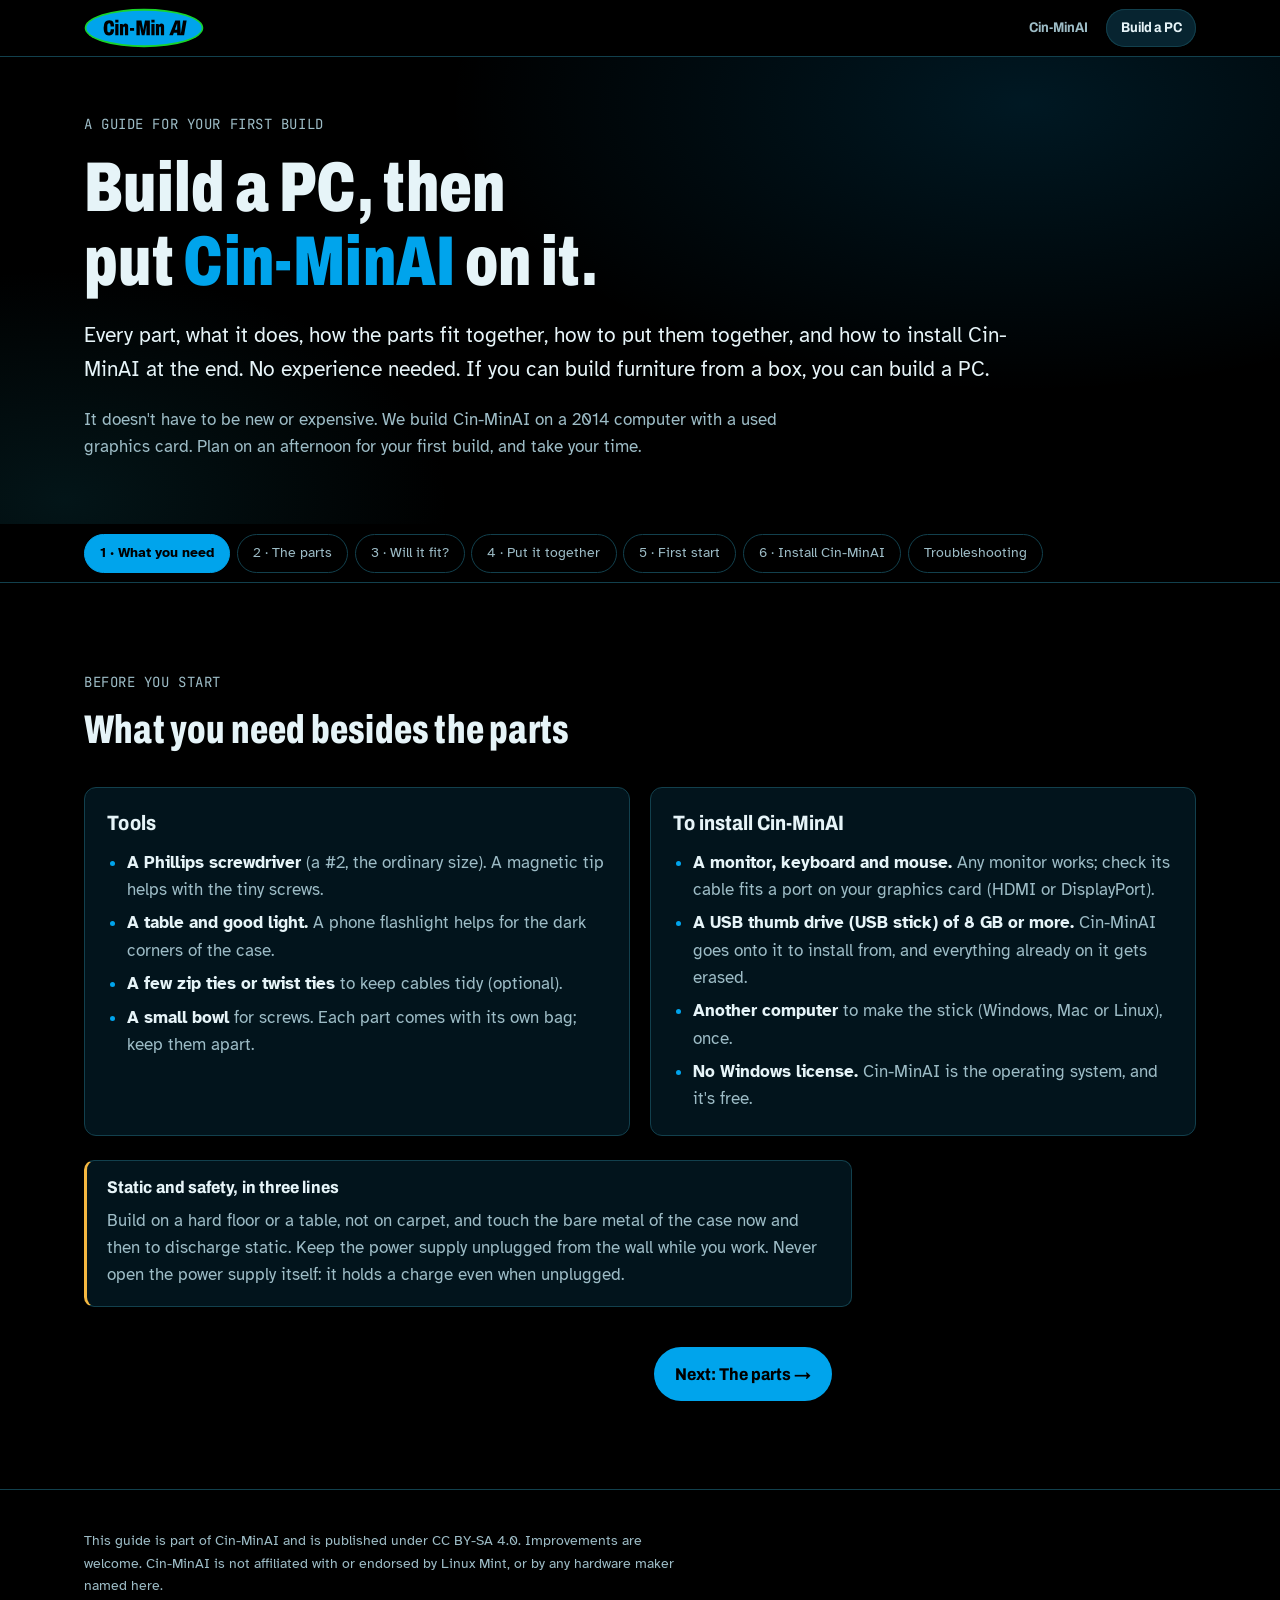
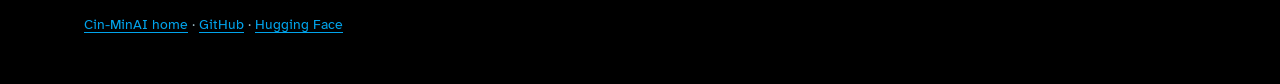
==== commit c709d787: "Two site tabs and section tabs: Cin-MinAI and Build a PC, one section at a time on a phone Ian, 2026" ====
--- a/build-a-pc.html
+++ b/build-a-pc.html
@@ -10,6 +10,7 @@
 <meta name="description" content="Every part, what it does, how they fit together, how to put them together, and how to put Cin-MinAI on it. Written for your first build.">
 <link rel="preconnect" href="https://fonts.googleapis.com">
 <link rel="preconnect" href="https://fonts.gstatic.com" crossorigin>
+<link rel="stylesheet" href="tabs.css">
 <link rel="stylesheet" href="https://fonts.googleapis.com/css2?family=Archivo:wdth,wght@62..125,400..900&family=Atkinson+Hyperlegible:ital,wght@0,400;0,700;1,400&family=JetBrains+Mono:wght@400;600&display=swap">
 <style>
 /* The same ground as the home page (index.html): the dark panel, the brand blue, the condensed display face. This
@@ -56,10 +57,6 @@
 .hero { padding-block: clamp(2rem, 5vw, 3.5rem) clamp(2.5rem, 6vw, 4rem); background:
   radial-gradient(60rem 30rem at 80% 10%, rgba(0,164,236,0.15), transparent 60%),
   radial-gradient(40rem 24rem at 5% 95%, rgba(16,105,121,0.2), transparent 60%), var(--void); }
-.top { display: flex; align-items: center; justify-content: space-between; gap: 1rem; flex-wrap: wrap; margin-bottom: clamp(2rem, 5vw, 3.5rem); }
-.top img { width: 9.5rem; display: block; }
-.top a.home { color: var(--muted); text-decoration: none; font-size: var(--step--1); }
-.top a.home:hover { color: var(--text); }
 .hero h1 { font-size: var(--step-4); font-weight: 850; max-width: 18ch; }
 .hero h1 em { font-style: normal; color: var(--signal); }
 .lede { margin-top: 1.25rem; font-size: var(--step-1); }
@@ -139,33 +136,42 @@
 </head>
 <body>
 
+<div class="sitebar">
+  <div class="wrap">
+    <a href="./"><img src="img/logo.svg" alt="Cin-MinAI home" width="152" height="50"></a>
+    <nav class="sitetabs" aria-label="Site">
+      <a href="./">Cin-MinAI</a>
+      <a href="build-a-pc.html" aria-current="page">Build a PC</a>
+    </nav>
+  </div>
+</div>
+
 <header class="hero">
   <div class="wrap">
-    <div class="top">
-      <a href="./"><img src="img/logo.svg" alt="Cin-MinAI home" width="152" height="50"></a>
-      <a class="home" href="./">← Back to Cin-MinAI</a>
-    </div>
     <p class="eyebrow">A GUIDE FOR YOUR FIRST BUILD</p>
     <h1 style="margin-top:1rem">Build a PC, then put <em>Cin-MinAI</em> on it.</h1>
     <p class="lede">Every part, what it does, how the parts fit together, how to put them together, and how to
       install Cin-MinAI at the end. No experience needed. If you can build furniture from a box, you can build a PC.</p>
     <p class="lede muted" style="font-size:var(--step-0)">It doesn't have to be new or expensive. We build Cin-MinAI
       on a 2014 computer with a used graphics card. Plan on an afternoon for your first build, and take your time.</p>
-    <ul class="toc" aria-label="On this page">
-      <li><a href="#tools">What you need</a></li>
-      <li><a href="#parts">The parts</a></li>
-      <li><a href="#fit">Will it fit?</a></li>
-      <li><a href="#build">Put it together</a></li>
-      <li><a href="#first-start">First start</a></li>
-      <li><a href="#install">Install Cin-MinAI</a></li>
-      <li><a href="#trouble">If something's wrong</a></li>
-    </ul>
   </div>
 </header>
 
+<nav class="tabs" aria-label="Steps">
+  <div class="wrap" role="tablist">
+    <a role="tab" href="#tools" aria-controls="tools">1 · What you need</a>
+    <a role="tab" href="#parts" aria-controls="parts">2 · The parts</a>
+    <a role="tab" href="#fit" aria-controls="fit">3 · Will it fit?</a>
+    <a role="tab" href="#build" aria-controls="build">4 · Put it together</a>
+    <a role="tab" href="#first-start" aria-controls="first-start">5 · First start</a>
+    <a role="tab" href="#install" aria-controls="install">6 · Install Cin-MinAI</a>
+    <a role="tab" href="#trouble" aria-controls="trouble">Troubleshooting</a>
+  </div>
+</nav>
+
 <main>
 
-  <section id="tools">
+  <section id="tools" role="tabpanel">
     <div class="wrap">
       <div class="head col">
         <p class="eyebrow">BEFORE YOU START</p>
@@ -185,7 +191,8 @@
           <h3>To install Cin-MinAI</h3>
           <ul class="list">
             <li><b>A monitor, keyboard and mouse.</b> Any monitor works; check its cable fits a port on your graphics card (HDMI or DisplayPort).</li>
-            <li><b>A USB stick of 8 GB or more.</b> It gets erased.</li>
+            <li><b>A USB thumb drive (USB stick) of 8 GB or more.</b> Cin-MinAI goes onto it to install from, and
+              everything already on it gets erased.</li>
             <li><b>Another computer</b> to make the stick (Windows, Mac or Linux), once.</li>
             <li><b>No Windows license.</b> Cin-MinAI is the operating system, and it's free.</li>
           </ul>
@@ -197,10 +204,11 @@
           discharge static. Keep the power supply unplugged from the wall while you work. Never open the power
           supply itself: it holds a charge even when unplugged.</p>
       </div>
+      <p class="next-tab"><a class="btn primary" href="#parts">Next: The parts →</a></p>
     </div>
   </section>
 
-  <section id="parts">
+  <section id="parts" role="tabpanel">
     <div class="wrap">
       <div class="head col">
         <p class="eyebrow">THE SHOPPING LIST</p>
@@ -337,6 +345,19 @@
             <a href="https://github.com/Cin-MinAI/Cin-MinAI/blob/main/docs/install/make-usb-stick.md">Why, and how</a>.</p>
         </article>
 
+        <article class="part">
+          <p class="what">USB THUMB DRIVE · TO INSTALL FROM</p>
+          <h3>Don't forget this one</h3>
+          <p>Cin-MinAI installs from a <b>USB thumb drive</b> (also called a USB stick or flash drive): you put
+            Cin-MinAI on it with another computer, then start the new PC from it.</p>
+          <ul class="list">
+            <li><b>8 GB or more.</b> Any brand. A USB 3 drive (often blue inside the plug) is faster.</li>
+            <li><b>It gets erased.</b> Use an empty one, or copy its files off first.</li>
+          </ul>
+          <p class="fit"><b>Check</b> you have one before the build day: without it there's no way to put an
+            operating system on the new PC.</p>
+        </article>
+
         <article class="part wide">
           <p class="what">TWO GRAPHICS CARDS? AND THE "THROW-TOGETHER" BUILD</p>
           <h3>Ways to spend less, or go bigger later</h3>
@@ -353,10 +374,11 @@
         </article>
 
       </div>
+      <p class="next-tab"><a class="btn primary" href="#fit">Next: Will it fit? →</a></p>
     </div>
   </section>
 
-  <section id="fit">
+  <section id="fit" role="tabpanel">
     <div class="wrap">
       <div class="head col">
         <p class="eyebrow">BEFORE YOU BUY</p>
@@ -375,10 +397,11 @@
         <li><div><b>NVMe drive ↔ motherboard.</b> <span>The board has an M.2 slot for NVMe drives of that length (usually 2280).</span></div></li>
         <li><div><b>Monitor ↔ graphics card.</b> <span>A cable that fits both (HDMI or DisplayPort).</span></div></li>
       </ul>
+      <p class="next-tab"><a class="btn primary" href="#build">Next: Put it together →</a></p>
     </div>
   </section>
 
-  <section id="build">
+  <section id="build" role="tabpanel">
     <div class="wrap">
       <div class="head col">
         <p class="eyebrow">PUT IT TOGETHER</p>
@@ -463,10 +486,11 @@
           <p>Tie the loose cables out of the fans' way. Close the case after the first start works.</p>
         </div></li>
       </ol>
+      <p class="next-tab"><a class="btn primary" href="#first-start">Next: First start →</a></p>
     </div>
   </section>
 
-  <section id="first-start">
+  <section id="first-start" role="tabpanel">
     <div class="wrap">
       <div class="head col">
         <p class="eyebrow">THE FIRST START</p>
@@ -501,10 +525,11 @@
           <p>If all three show, switch off, put the side panels on, and you've built a PC.</p>
         </div></li>
       </ol>
+      <p class="next-tab"><a class="btn primary" href="#install">Next: Install Cin-MinAI →</a></p>
     </div>
   </section>
 
-  <section id="install">
+  <section id="install" role="tabpanel">
     <div class="wrap">
       <div class="head col">
         <p class="eyebrow">INSTALL CIN-MINAI</p>
@@ -558,7 +583,7 @@
     </div>
   </section>
 
-  <section id="trouble">
+  <section id="trouble" role="tabpanel">
     <div class="wrap">
       <div class="head col">
         <p class="eyebrow">IF SOMETHING'S WRONG</p>
@@ -613,5 +638,6 @@
     <p><a href="./">Cin-MinAI home</a> · <a href="https://github.com/Cin-MinAI/Cin-MinAI">GitHub</a> · <a href="https://huggingface.co/CinMin">Hugging Face</a></p>
   </div>
 </footer>
+<script src="tabs.js" defer></script>
 </body>
 </html>
--- a/tabs.css
+++ b/tabs.css
@@ -0,0 +1,34 @@
+/* The site's two tabs (Cin-MinAI, Build a PC) in a bar pinned at the top, and each page's section tabs under it:
+   one section at a time, so a phone isn't one endless scroll. Without the script, or printed, every section shows. */
+.sitebar { position: sticky; top: 0; z-index: 20; background: rgba(0, 0, 0, 0.9); border-bottom: 1px solid var(--line);
+  -webkit-backdrop-filter: blur(8px); backdrop-filter: blur(8px); }
+.sitebar .wrap { display: flex; align-items: center; justify-content: space-between; gap: 0.75rem; min-height: 3.5rem; }
+.sitebar img { width: 7.5rem; height: auto; display: block; }
+.sitetabs { display: flex; gap: 0.25rem; }
+.sitetabs a { padding: 0.5rem 0.9rem; border-radius: 999px; color: var(--muted); text-decoration: none; white-space: nowrap;
+  font-family: var(--display); font-stretch: 90%; font-weight: 700; font-size: var(--step--1); }
+.sitetabs a:hover { color: var(--text); }
+.sitetabs a[aria-current="page"] { background: var(--raised); color: var(--text); box-shadow: inset 0 0 0 1px var(--line); }
+
+.tabs { position: sticky; top: 3.5rem; z-index: 15; background: var(--void); border-bottom: 1px solid var(--line); }
+.tabs .wrap { display: flex; gap: 0.4rem; overflow-x: auto; padding-block: 0.6rem; scroll-snap-type: x proximity;
+  scrollbar-width: none; }
+.tabs .wrap::-webkit-scrollbar { display: none; }
+.tabs a { flex: none; scroll-snap-align: start; padding: 0.45rem 0.95rem; border: 1px solid var(--line); border-radius: 999px;
+  color: var(--muted); text-decoration: none; white-space: nowrap; font-size: var(--step--1); }
+.tabs a:hover { color: var(--text); border-color: var(--glow); }
+.tabs a[aria-selected="true"] { background: var(--signal); border-color: var(--signal); color: var(--on-signal); font-weight: 700; }
+.tabbed [role="tabpanel"] { border-top: 0; scroll-margin-top: 7.5rem; }
+.next-tab { margin-top: 2.5rem; display: flex; justify-content: flex-end; }
+.tabs, .next-tab { display: none; }
+.tabbed .tabs { display: block; }
+.tabbed .next-tab { display: flex; }
+
+@media (max-width: 420px) {
+  .sitebar img { width: 6rem; }
+  .sitetabs a { padding: 0.45rem 0.7rem; }
+}
+@media print {
+  .sitebar, .tabs, .next-tab { display: none !important; }
+  [role="tabpanel"][hidden] { display: block !important; }
+}
